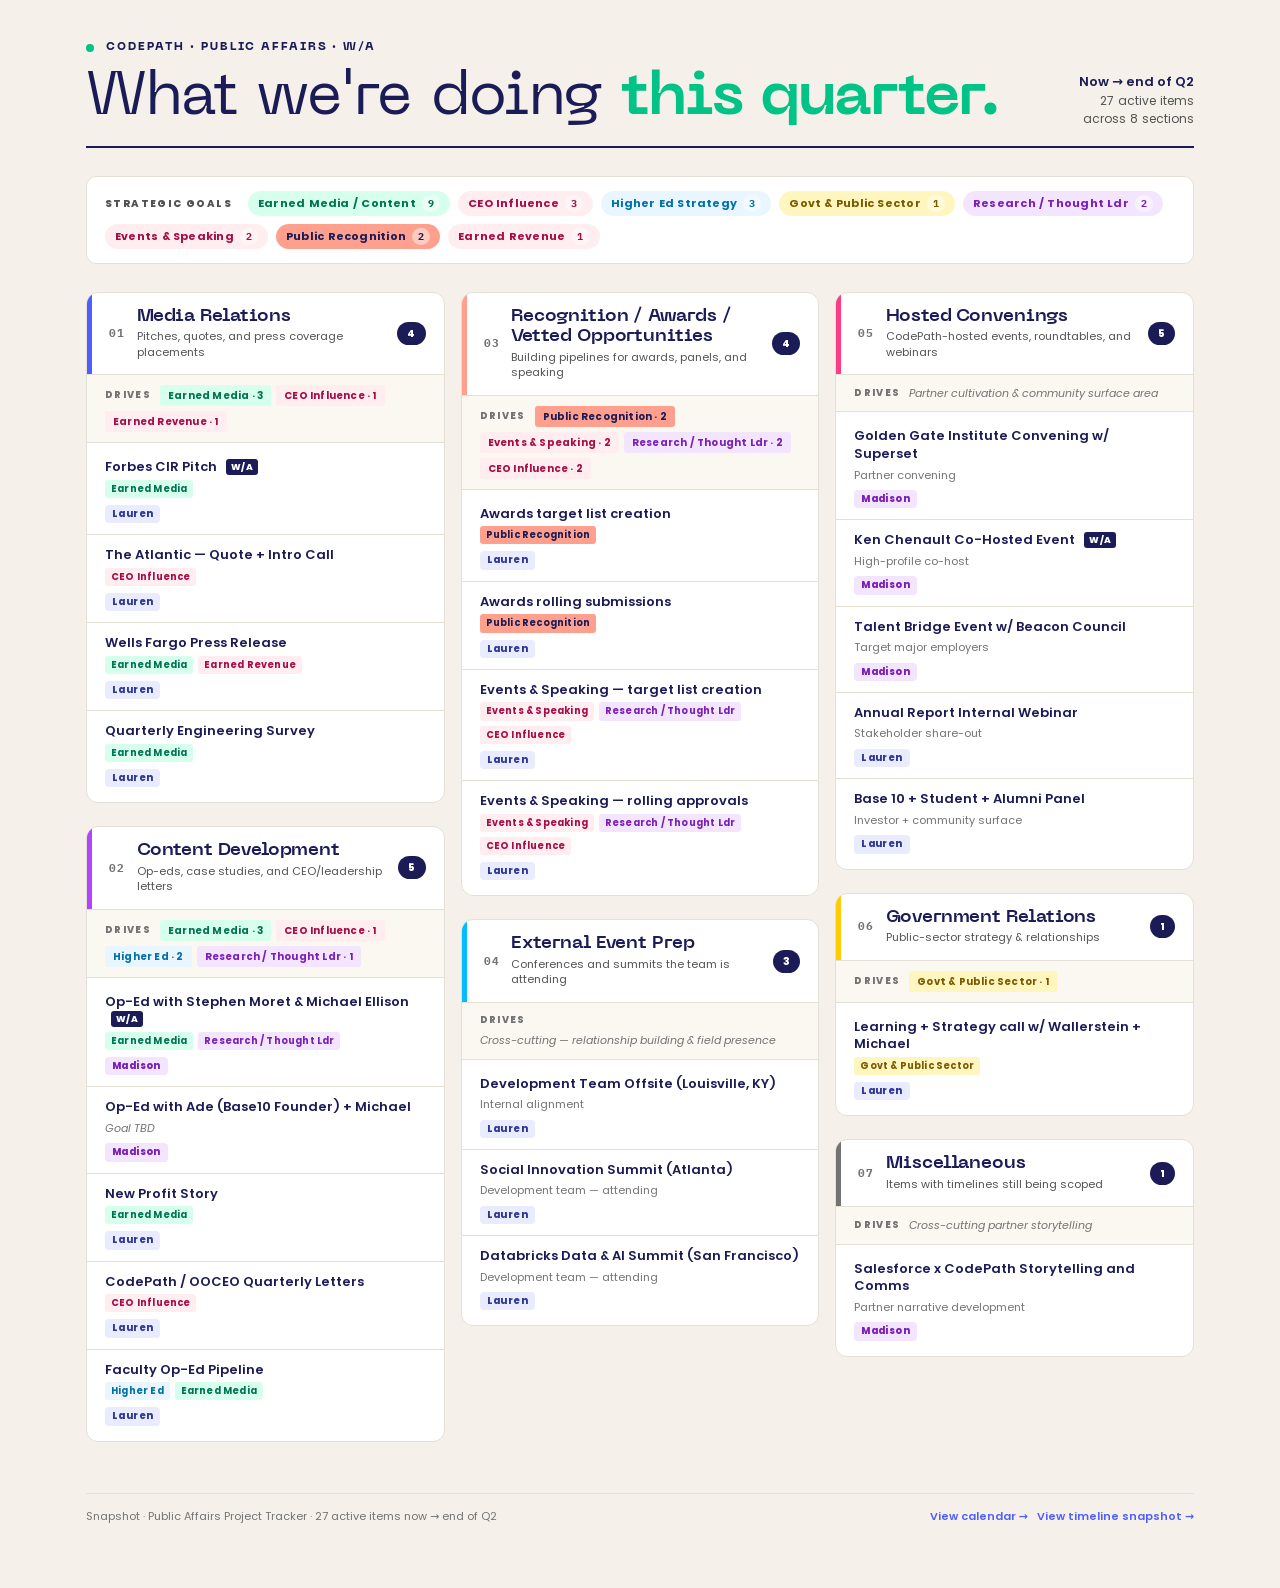
==== Q2 by Section.html @ 89f37e8a "Add files via upload Initial Upload" ====
<!doctype html>
<html lang="en">
<head>
<meta charset="utf-8">
<title>Q2 Snapshot — CodePath Public Affairs (by Section)</title>
<meta name="viewport" content="width=1200">
<link rel="stylesheet" href="tokens.v3.css">
<style>
  :root{
    --bg-page:#F5F1EA;
    --paper:#FFFFFF;
    --rule:#E5E0D6;
  }
  html, body{ background:var(--bg-page); color:var(--cp-navy); font-family:var(--font-body); }
  .doc{ max-width:1180px; margin:0 auto; padding:40px 36px 64px; }

  /* Masthead */
  .mast{ display:grid; grid-template-columns:1fr auto; align-items:end; gap:24px; border-bottom:2px solid var(--cp-navy); padding-bottom:18px; margin-bottom:28px; }
  .eyebrow{ font-family:var(--font-display); font-weight:800; font-size:11px; letter-spacing:0.18em; text-transform:uppercase; display:flex; gap:12px; align-items:center; }
  .eyebrow .dot{ width:8px; height:8px; border-radius:50%; background:var(--cp-kelly-green); }
  h1{ font-family:var(--font-display); font-weight:400; font-size:60px; line-height:0.95; letter-spacing:-0.02em; margin:14px 0 0; text-wrap:balance; }
  h1 em{ font-style:normal; font-weight:700; color:var(--cp-kelly-green); }
  .meta{ text-align:right; font-size:12px; color:var(--neutral-600); line-height:1.5; }
  .meta strong{ color:var(--cp-navy); display:block; font-size:13px; font-weight:600; }

  /* Goal legend */
  .goal-legend{ display:flex; flex-wrap:wrap; gap:8px; margin-bottom:28px; padding:14px 18px; background:var(--paper); border:1px solid var(--rule); border-radius:10px; }
  .goal-legend .lab{ font-size:10px; font-weight:800; letter-spacing:0.14em; text-transform:uppercase; color:var(--neutral-600); margin-right:8px; align-self:center; }
  .goal-chip{ font-size:11px; font-weight:700; padding:4px 10px; border-radius:999px; letter-spacing:0.02em; display:inline-flex; align-items:center; gap:6px; }
  .goal-chip .ct{ font-family:var(--font-mono); font-weight:800; font-size:10px; padding:1px 6px; border-radius:999px; background:rgba(255,255,255,0.45); }

  /* Section blocks — masonry-style grid, balanced columns */
  .grid{ column-count:3; column-gap:16px; }
  @media (max-width: 1100px){ .grid{ column-count:2; } }
  @media (max-width: 720px){ .grid{ column-count:1; } }
  .section{ background:var(--paper); border:1px solid var(--rule); border-radius:12px; margin:0 0 16px; overflow:hidden; break-inside:avoid; -webkit-column-break-inside:avoid; page-break-inside:avoid; display:inline-block; width:100%; }
  .sec-head{ display:grid; grid-template-columns:auto 1fr auto; align-items:center; gap:12px; padding:14px 18px 14px 22px; border-bottom:1px solid var(--rule); position:relative; }
  .sec-head::before{ content:''; position:absolute; left:0; top:0; bottom:0; width:5px; background:var(--accent); }
  .sec-num{ font-family:var(--font-mono); font-size:11px; font-weight:700; color:var(--neutral-500); letter-spacing:0.08em; }
  .sec-name{ font-family:var(--font-display); font-weight:700; font-size:18px; line-height:1.15; letter-spacing:-0.005em; }
  .sec-name .desc{ display:block; font-family:var(--font-body); font-size:11px; font-weight:400; color:var(--neutral-600); margin-top:2px; letter-spacing:0; line-height:1.4; }
  .sec-count{ font-size:10px; font-weight:800; background:var(--cp-navy); color:#fff; padding:4px 10px; border-radius:999px; letter-spacing:0.04em; }

  /* Goal coverage strip per section */
  .sec-goals{ display:flex; flex-wrap:wrap; gap:5px; padding:10px 18px; background:#FBF8F2; border-bottom:1px solid var(--rule); align-items:center; }
  .sec-goals .label{ font-size:9.5px; font-weight:800; letter-spacing:0.14em; text-transform:uppercase; color:var(--neutral-500); margin-right:4px; }
  .sec-goals .empty{ font-size:11px; color:var(--neutral-500); font-style:italic; }
  .gc{ font-size:10px; font-weight:700; padding:3px 8px; border-radius:3px; letter-spacing:0.02em; }

  /* Task rows */
  .tasks{ padding:4px 0; }
  .task{ display:flex; flex-direction:column; gap:5px; padding:11px 18px; }
  .task + .task{ border-top:1px solid var(--rule); }
  .task .what{ display:flex; flex-direction:column; gap:4px; min-width:0; }
  .task .name{ font-size:13px; font-weight:600; line-height:1.35; color:var(--cp-navy); }
  .task .name .wa{ font-size:9px; font-weight:800; background:var(--cp-navy); color:#fff; padding:2px 5px; border-radius:3px; letter-spacing:0.04em; margin-left:6px; vertical-align:1px; }
  .task .ctx{ display:flex; flex-wrap:wrap; gap:5px; align-items:center; font-size:11px; color:var(--neutral-600); }
  .task .ctx .goal{ font-size:9.5px; font-weight:700; padding:2px 6px; border-radius:3px; letter-spacing:0.02em; }
  .task .right{ display:flex; gap:6px; align-items:center; flex-shrink:0; margin-top:2px; }

  /* Owner chip */
  .own{ font-size:9.5px; font-weight:800; padding:2px 7px; border-radius:4px; letter-spacing:0.04em; background:#F5F5F5; color:var(--cp-navy); white-space:nowrap; align-self:flex-start; }
  .own.lauren{ background:#E9EBFF; color:#2F3899; }
  .own.madison{ background:#F4E5FF; color:#7A1FB8; }
  .own.victoria{ background:#D7FFEE; color:#00734F; }

  /* Footer */
  .foot{ margin-top:28px; padding-top:14px; border-top:1px solid var(--rule); font-size:11px; color:var(--neutral-500); display:flex; justify-content:space-between; gap:16px; }
  .foot a{ color:var(--ui-primary); text-decoration:none; font-weight:600; }

  @media print{ body{ background:#fff; } .doc{ padding:16px; } }
</style>
</head>
<body>
<div class="doc">
  <header class="mast">
    <div>
      <div class="eyebrow"><span class="dot"></span><span>CodePath · Public Affairs · W/A</span></div>
      <h1>What we're doing <em>this quarter.</em></h1>
    </div>
    <div class="meta">
      <strong>Now → end of Q2</strong>
      27 active items<br>
      across 8 sections
    </div>
  </header>

  <!-- Master goal legend -->
  <div class="goal-legend">
    <span class="lab">Strategic Goals</span>
    <span class="goal-chip" style="background:#D7FFEE; color:#00734F;">Earned Media / Content <span class="ct">9</span></span>
    <span class="goal-chip" style="background:#FFEDF0; color:#A60C46;">CEO Influence <span class="ct">3</span></span>
    <span class="goal-chip" style="background:#E9F6FF; color:#0070A8;">Higher Ed Strategy <span class="ct">3</span></span>
    <span class="goal-chip" style="background:#FFF6BF; color:#7A5A00;">Govt &amp; Public Sector <span class="ct">1</span></span>
    <span class="goal-chip" style="background:#F4E5FF; color:#7A1FB8;">Research / Thought Ldr <span class="ct">2</span></span>
    <span class="goal-chip" style="background:#FFEDF0; color:#A60C46;">Events &amp; Speaking <span class="ct">2</span></span>
    <span class="goal-chip" style="background:#FEA08D; color:#1B1C57;">Public Recognition <span class="ct">2</span></span>
    <span class="goal-chip" style="background:#FFEDF0; color:#A60C46;">Earned Revenue <span class="ct">1</span></span>
  </div>

  <div class="grid">
  <!-- Section 1: Media Relations -->
  <section class="section">
    <header class="sec-head" style="--accent:#4F5EFF;">
      <span class="sec-num">01</span>
      <div class="sec-name">Media Relations<span class="desc">Pitches, quotes, and press coverage placements</span></div>
      <span class="sec-count">4</span>
    </header>
    <div class="sec-goals">
      <span class="label">Drives</span>
      <span class="gc" style="background:#D7FFEE; color:#00734F;">Earned Media · 3</span>
      <span class="gc" style="background:#FFEDF0; color:#A60C46;">CEO Influence · 1</span>
      <span class="gc" style="background:#FFEDF0; color:#A60C46;">Earned Revenue · 1</span>
    </div>
    <div class="tasks">
      <div class="task">
        <div class="what">
          <div class="name">Forbes CIR Pitch <span class="wa">W/A</span></div>
          <div class="ctx"><span class="goal" style="background:#D7FFEE; color:#00734F;">Earned Media</span></div>
        </div>
        <div class="right"><span class="own lauren">Lauren</span></div>
      </div>
      <div class="task">
        <div class="what">
          <div class="name">The Atlantic — Quote + Intro Call</div>
          <div class="ctx"><span class="goal" style="background:#FFEDF0; color:#A60C46;">CEO Influence</span></div>
        </div>
        <div class="right"><span class="own lauren">Lauren</span></div>
      </div>
      <div class="task">
        <div class="what">
          <div class="name">Wells Fargo Press Release</div>
          <div class="ctx"><span class="goal" style="background:#D7FFEE; color:#00734F;">Earned Media</span><span class="goal" style="background:#FFEDF0; color:#A60C46;">Earned Revenue</span></div>
        </div>
        <div class="right"><span class="own lauren">Lauren</span></div>
      </div>
      <div class="task">
        <div class="what">
          <div class="name">Quarterly Engineering Survey</div>
          <div class="ctx"><span class="goal" style="background:#D7FFEE; color:#00734F;">Earned Media</span></div>
        </div>
        <div class="right"><span class="own lauren">Lauren</span></div>
      </div>
    </div>
  </section>

  <!-- Section 2: Content Development -->
  <section class="section">
    <header class="sec-head" style="--accent:#B243FF;">
      <span class="sec-num">02</span>
      <div class="sec-name">Content Development<span class="desc">Op-eds, case studies, and CEO/leadership letters</span></div>
      <span class="sec-count">5</span>
    </header>
    <div class="sec-goals">
      <span class="label">Drives</span>
      <span class="gc" style="background:#D7FFEE; color:#00734F;">Earned Media · 3</span>
      <span class="gc" style="background:#FFEDF0; color:#A60C46;">CEO Influence · 1</span>
      <span class="gc" style="background:#E9F6FF; color:#0070A8;">Higher Ed · 2</span>
      <span class="gc" style="background:#F4E5FF; color:#7A1FB8;">Research / Thought Ldr · 1</span>
    </div>
    <div class="tasks">
      <div class="task">
        <div class="what">
          <div class="name">Op-Ed with Stephen Moret &amp; Michael Ellison <span class="wa">W/A</span></div>
          <div class="ctx"><span class="goal" style="background:#D7FFEE; color:#00734F;">Earned Media</span><span class="goal" style="background:#F4E5FF; color:#7A1FB8;">Research / Thought Ldr</span></div>
        </div>
        <div class="right"><span class="own madison">Madison</span></div>
      </div>
      <div class="task">
        <div class="what">
          <div class="name">Op-Ed with Ade (Base10 Founder) + Michael</div>
          <div class="ctx"><span style="font-style:italic; color:var(--neutral-500);">Goal TBD</span></div>
        </div>
        <div class="right"><span class="own madison">Madison</span></div>
      </div>
      <div class="task">
        <div class="what">
          <div class="name">New Profit Story</div>
          <div class="ctx"><span class="goal" style="background:#D7FFEE; color:#00734F;">Earned Media</span></div>
        </div>
        <div class="right"><span class="own lauren">Lauren</span></div>
      </div>
      <div class="task">
        <div class="what">
          <div class="name">CodePath / OOCEO Quarterly Letters</div>
          <div class="ctx"><span class="goal" style="background:#FFEDF0; color:#A60C46;">CEO Influence</span></div>
        </div>
        <div class="right"><span class="own lauren">Lauren</span></div>
      </div>
      <div class="task">
        <div class="what">
          <div class="name">Faculty Op-Ed Pipeline</div>
          <div class="ctx"><span class="goal" style="background:#E9F6FF; color:#0070A8;">Higher Ed</span><span class="goal" style="background:#D7FFEE; color:#00734F;">Earned Media</span></div>
        </div>
        <div class="right"><span class="own lauren">Lauren</span></div>
      </div>
    </div>
  </section>

  <!-- Section 3: Recognition / Awards -->
  <section class="section">
    <header class="sec-head" style="--accent:#FEA08D;">
      <span class="sec-num">03</span>
      <div class="sec-name">Recognition / Awards / Vetted Opportunities<span class="desc">Building pipelines for awards, panels, and speaking</span></div>
      <span class="sec-count">4</span>
    </header>
    <div class="sec-goals">
      <span class="label">Drives</span>
      <span class="gc" style="background:#FEA08D; color:#1B1C57;">Public Recognition · 2</span>
      <span class="gc" style="background:#FFEDF0; color:#A60C46;">Events &amp; Speaking · 2</span>
      <span class="gc" style="background:#F4E5FF; color:#7A1FB8;">Research / Thought Ldr · 2</span>
      <span class="gc" style="background:#FFEDF0; color:#A60C46;">CEO Influence · 2</span>
    </div>
    <div class="tasks">
      <div class="task">
        <div class="what">
          <div class="name">Awards target list creation</div>
          <div class="ctx"><span class="goal" style="background:#FEA08D; color:#1B1C57;">Public Recognition</span></div>
        </div>
        <div class="right"><span class="own lauren">Lauren</span></div>
      </div>
      <div class="task">
        <div class="what">
          <div class="name">Awards rolling submissions</div>
          <div class="ctx"><span class="goal" style="background:#FEA08D; color:#1B1C57;">Public Recognition</span></div>
        </div>
        <div class="right"><span class="own lauren">Lauren</span></div>
      </div>
      <div class="task">
        <div class="what">
          <div class="name">Events &amp; Speaking — target list creation</div>
          <div class="ctx"><span class="goal" style="background:#FFEDF0; color:#A60C46;">Events &amp; Speaking</span><span class="goal" style="background:#F4E5FF; color:#7A1FB8;">Research / Thought Ldr</span><span class="goal" style="background:#FFEDF0; color:#A60C46;">CEO Influence</span></div>
        </div>
        <div class="right"><span class="own lauren">Lauren</span></div>
      </div>
      <div class="task">
        <div class="what">
          <div class="name">Events &amp; Speaking — rolling approvals</div>
          <div class="ctx"><span class="goal" style="background:#FFEDF0; color:#A60C46;">Events &amp; Speaking</span><span class="goal" style="background:#F4E5FF; color:#7A1FB8;">Research / Thought Ldr</span><span class="goal" style="background:#FFEDF0; color:#A60C46;">CEO Influence</span></div>
        </div>
        <div class="right"><span class="own lauren">Lauren</span></div>
      </div>
    </div>
  </section>

  <!-- Section 4: External Event Prep -->
  <section class="section">
    <header class="sec-head" style="--accent:#02BCFF;">
      <span class="sec-num">04</span>
      <div class="sec-name">External Event Prep<span class="desc">Conferences and summits the team is attending</span></div>
      <span class="sec-count">3</span>
    </header>
    <div class="sec-goals">
      <span class="label">Drives</span>
      <span class="empty">Cross-cutting — relationship building &amp; field presence</span>
    </div>
    <div class="tasks">
      <div class="task">
        <div class="what">
          <div class="name">Development Team Offsite (Louisville, KY)</div>
          <div class="ctx"><span style="color:var(--neutral-500);">Internal alignment</span></div>
        </div>
        <div class="right"><span class="own lauren">Lauren</span></div>
      </div>
      <div class="task">
        <div class="what">
          <div class="name">Social Innovation Summit (Atlanta)</div>
          <div class="ctx"><span style="color:var(--neutral-500);">Development team — attending</span></div>
        </div>
        <div class="right"><span class="own lauren">Lauren</span></div>
      </div>
      <div class="task">
        <div class="what">
          <div class="name">Databricks Data &amp; AI Summit (San Francisco)</div>
          <div class="ctx"><span style="color:var(--neutral-500);">Development team — attending</span></div>
        </div>
        <div class="right"><span class="own lauren">Lauren</span></div>
      </div>
    </div>
  </section>

  <!-- Section 5: Hosted Convenings -->
  <section class="section">
    <header class="sec-head" style="--accent:#FE3C84;">
      <span class="sec-num">05</span>
      <div class="sec-name">Hosted Convenings<span class="desc">CodePath-hosted events, roundtables, and webinars</span></div>
      <span class="sec-count">5</span>
    </header>
    <div class="sec-goals">
      <span class="label">Drives</span>
      <span class="empty">Partner cultivation &amp; community surface area</span>
    </div>
    <div class="tasks">
      <div class="task">
        <div class="what">
          <div class="name">Golden Gate Institute Convening w/ Superset</div>
          <div class="ctx"><span style="color:var(--neutral-500);">Partner convening</span></div>
        </div>
        <div class="right"><span class="own madison">Madison</span></div>
      </div>
      <div class="task">
        <div class="what">
          <div class="name">Ken Chenault Co-Hosted Event <span class="wa">W/A</span></div>
          <div class="ctx"><span style="color:var(--neutral-500);">High-profile co-host</span></div>
        </div>
        <div class="right"><span class="own madison">Madison</span></div>
      </div>
      <div class="task">
        <div class="what">
          <div class="name">Talent Bridge Event w/ Beacon Council</div>
          <div class="ctx"><span style="color:var(--neutral-500);">Target major employers</span></div>
        </div>
        <div class="right"><span class="own madison">Madison</span></div>
      </div>
      <div class="task">
        <div class="what">
          <div class="name">Annual Report Internal Webinar</div>
          <div class="ctx"><span style="color:var(--neutral-500);">Stakeholder share-out</span></div>
        </div>
        <div class="right"><span class="own lauren">Lauren</span></div>
      </div>
      <div class="task">
        <div class="what">
          <div class="name">Base 10 + Student + Alumni Panel</div>
          <div class="ctx"><span style="color:var(--neutral-500);">Investor + community surface</span></div>
        </div>
        <div class="right"><span class="own lauren">Lauren</span></div>
      </div>
    </div>
  </section>

  <!-- Section 6: Government Relations -->
  <section class="section">
    <header class="sec-head" style="--accent:#FFCB03;">
      <span class="sec-num">06</span>
      <div class="sec-name">Government Relations<span class="desc">Public-sector strategy &amp; relationships</span></div>
      <span class="sec-count">1</span>
    </header>
    <div class="sec-goals">
      <span class="label">Drives</span>
      <span class="gc" style="background:#FFF6BF; color:#7A5A00;">Govt &amp; Public Sector · 1</span>
    </div>
    <div class="tasks">
      <div class="task">
        <div class="what">
          <div class="name">Learning + Strategy call w/ Wallerstein + Michael</div>
          <div class="ctx"><span class="goal" style="background:#FFF6BF; color:#7A5A00;">Govt &amp; Public Sector</span></div>
        </div>
        <div class="right"><span class="own lauren">Lauren</span></div>
      </div>
    </div>
  </section>

  <!-- Section 7: Misc -->
  <section class="section">
    <header class="sec-head" style="--accent:#737373;">
      <span class="sec-num">07</span>
      <div class="sec-name">Miscellaneous<span class="desc">Items with timelines still being scoped</span></div>
      <span class="sec-count">1</span>
    </header>
    <div class="sec-goals">
      <span class="label">Drives</span>
      <span class="empty">Cross-cutting partner storytelling</span>
    </div>
    <div class="tasks">
      <div class="task">
        <div class="what">
          <div class="name">Salesforce x CodePath Storytelling and Comms</div>
          <div class="ctx"><span style="color:var(--neutral-500);">Partner narrative development</span></div>
        </div>
        <div class="right"><span class="own madison">Madison</span></div>
      </div>
    </div>
  </section>
  </div>

  <div class="foot">
    <span>Snapshot · Public Affairs Project Tracker · 27 active items now → end of Q2</span>
    <span><a href="Q2 Calendar.html">View calendar →</a> &nbsp; <a href="Q2 Snapshot.html">View timeline snapshot →</a></span>
  </div>
</div>
</body>
</html>
---- tokens.v3.css ----
/* =========================================================
   CodePath Design Tokens
   ---------------------------------------------------------
   One source of truth for colors, type, spacing, radii, and
   elevation. Used by marketing-site designs (brand-forward)
   AND product UI (Career Connect, Tech Role Interviewer, etc).
   ========================================================= */

/* ---------- Fonts ---------- */
@font-face {
  font-family: "PP Neue Machina";
  src: url("./fonts/PPNeueMachina-Ultralight.ttf") format("truetype");
  font-weight: 200; font-style: normal; font-display: swap;
}
@font-face {
  font-family: "PP Neue Machina";
  src: url("./fonts/PPNeueMachina-Light.ttf") format("truetype");
  font-weight: 300; font-style: normal; font-display: swap;
}
@font-face {
  font-family: "PP Neue Machina";
  src: url("./fonts/PPNeueMachina-Regular.ttf") format("truetype");
  font-weight: 400; font-style: normal; font-display: swap;
}
@font-face {
  font-family: "PP Neue Machina";
  src: url("./fonts/PPNeueMachina-Medium.ttf") format("truetype");
  font-weight: 500; font-style: normal; font-display: swap;
}
@font-face {
  font-family: "PP Neue Machina";
  src: url("./fonts/PPNeueMachina-Bold.ttf") format("truetype");
  font-weight: 700; font-style: normal; font-display: swap;
}
@font-face {
  font-family: "PP Neue Machina";
  src: url("./fonts/PPNeueMachina-Ultrabold.ttf") format("truetype");
  font-weight: 800; font-style: normal; font-display: swap;
}
@font-face {
  font-family: "PP Neue Machina";
  src: url("./fonts/PPNeueMachina-Black.ttf") format("truetype");
  font-weight: 900; font-style: normal; font-display: swap;
}

/* Space Mono — brand-guide fallback for PP Neue Machina on surfaces
   where the custom face isn't available (emails, embeds, PDF export). */
@font-face {
  font-family: "Space Mono";
  src: url("./fonts/SpaceMono-Regular.ttf") format("truetype");
  font-weight: 400; font-style: normal; font-display: swap;
}
@font-face {
  font-family: "Space Mono";
  src: url("./fonts/SpaceMono-Italic.ttf") format("truetype");
  font-weight: 400; font-style: italic; font-display: swap;
}
@font-face {
  font-family: "Space Mono";
  src: url("./fonts/SpaceMono-Bold.ttf") format("truetype");
  font-weight: 700; font-style: normal; font-display: swap;
}
@font-face {
  font-family: "Space Mono";
  src: url("./fonts/SpaceMono-BoldItalic.ttf") format("truetype");
  font-weight: 700; font-style: italic; font-display: swap;
}

/* Poppins — product UI workhorse + marketing body.
   Self-hosted from the brand's licensed font files. */
@font-face {
  font-family: "Poppins";
  src: url("./fonts/Poppins-Thin.ttf") format("truetype");
  font-weight: 100; font-style: normal; font-display: swap;
}
@font-face {
  font-family: "Poppins";
  src: url("./fonts/Poppins-ThinItalic.ttf") format("truetype");
  font-weight: 100; font-style: italic; font-display: swap;
}
@font-face {
  font-family: "Poppins";
  src: url("./fonts/Poppins-ExtraLight.ttf") format("truetype");
  font-weight: 200; font-style: normal; font-display: swap;
}
@font-face {
  font-family: "Poppins";
  src: url("./fonts/Poppins-ExtraLightItalic.ttf") format("truetype");
  font-weight: 200; font-style: italic; font-display: swap;
}
@font-face {
  font-family: "Poppins";
  src: url("./fonts/Poppins-Light.ttf") format("truetype");
  font-weight: 300; font-style: normal; font-display: swap;
}
@font-face {
  font-family: "Poppins";
  src: url("./fonts/Poppins-LightItalic.ttf") format("truetype");
  font-weight: 300; font-style: italic; font-display: swap;
}
@font-face {
  font-family: "Poppins";
  src: url("./fonts/Poppins-Regular.ttf") format("truetype");
  font-weight: 400; font-style: normal; font-display: swap;
}
@font-face {
  font-family: "Poppins";
  src: url("./fonts/Poppins-Italic.ttf") format("truetype");
  font-weight: 400; font-style: italic; font-display: swap;
}
@font-face {
  font-family: "Poppins";
  src: url("./fonts/Poppins-Medium.ttf") format("truetype");
  font-weight: 500; font-style: normal; font-display: swap;
}
@font-face {
  font-family: "Poppins";
  src: url("./fonts/Poppins-MediumItalic.ttf") format("truetype");
  font-weight: 500; font-style: italic; font-display: swap;
}
@font-face {
  font-family: "Poppins";
  src: url("./fonts/Poppins-SemiBold.ttf") format("truetype");
  font-weight: 600; font-style: normal; font-display: swap;
}
@font-face {
  font-family: "Poppins";
  src: url("./fonts/Poppins-SemiBoldItalic.ttf") format("truetype");
  font-weight: 600; font-style: italic; font-display: swap;
}
@font-face {
  font-family: "Poppins";
  src: url("./fonts/Poppins-Bold.ttf") format("truetype");
  font-weight: 700; font-style: normal; font-display: swap;
}
@font-face {
  font-family: "Poppins";
  src: url("./fonts/Poppins-BoldItalic.ttf") format("truetype");
  font-weight: 700; font-style: italic; font-display: swap;
}
@font-face {
  font-family: "Poppins";
  src: url("./fonts/Poppins-ExtraBold.ttf") format("truetype");
  font-weight: 800; font-style: normal; font-display: swap;
}
@font-face {
  font-family: "Poppins";
  src: url("./fonts/Poppins-ExtraBoldItalic.ttf") format("truetype");
  font-weight: 800; font-style: italic; font-display: swap;
}
@font-face {
  font-family: "Poppins";
  src: url("./fonts/Poppins-Black.ttf") format("truetype");
  font-weight: 900; font-style: normal; font-display: swap;
}
@font-face {
  font-family: "Poppins";
  src: url("./fonts/Poppins-BlackItalic.ttf") format("truetype");
  font-weight: 900; font-style: italic; font-display: swap;
}

/* IBM Plex Mono — product UI code/monospace.
   Self-hosted from the brand's licensed font files. */
@font-face {
  font-family: "IBM Plex Mono";
  src: url("./fonts/IBMPlexMono-Thin.ttf") format("truetype");
  font-weight: 100; font-style: normal; font-display: swap;
}
@font-face {
  font-family: "IBM Plex Mono";
  src: url("./fonts/IBMPlexMono-ThinItalic.ttf") format("truetype");
  font-weight: 100; font-style: italic; font-display: swap;
}
@font-face {
  font-family: "IBM Plex Mono";
  src: url("./fonts/IBMPlexMono-ExtraLight.ttf") format("truetype");
  font-weight: 200; font-style: normal; font-display: swap;
}
@font-face {
  font-family: "IBM Plex Mono";
  src: url("./fonts/IBMPlexMono-ExtraLightItalic.ttf") format("truetype");
  font-weight: 200; font-style: italic; font-display: swap;
}
@font-face {
  font-family: "IBM Plex Mono";
  src: url("./fonts/IBMPlexMono-Light.ttf") format("truetype");
  font-weight: 300; font-style: normal; font-display: swap;
}
@font-face {
  font-family: "IBM Plex Mono";
  src: url("./fonts/IBMPlexMono-LightItalic.ttf") format("truetype");
  font-weight: 300; font-style: italic; font-display: swap;
}
@font-face {
  font-family: "IBM Plex Mono";
  src: url("./fonts/IBMPlexMono-Regular.ttf") format("truetype");
  font-weight: 400; font-style: normal; font-display: swap;
}
@font-face {
  font-family: "IBM Plex Mono";
  src: url("./fonts/IBMPlexMono-Italic.ttf") format("truetype");
  font-weight: 400; font-style: italic; font-display: swap;
}
@font-face {
  font-family: "IBM Plex Mono";
  src: url("./fonts/IBMPlexMono-Medium.ttf") format("truetype");
  font-weight: 500; font-style: normal; font-display: swap;
}
@font-face {
  font-family: "IBM Plex Mono";
  src: url("./fonts/IBMPlexMono-MediumItalic.ttf") format("truetype");
  font-weight: 500; font-style: italic; font-display: swap;
}
@font-face {
  font-family: "IBM Plex Mono";
  src: url("./fonts/IBMPlexMono-SemiBold.ttf") format("truetype");
  font-weight: 600; font-style: normal; font-display: swap;
}
@font-face {
  font-family: "IBM Plex Mono";
  src: url("./fonts/IBMPlexMono-SemiBoldItalic.ttf") format("truetype");
  font-weight: 600; font-style: italic; font-display: swap;
}
@font-face {
  font-family: "IBM Plex Mono";
  src: url("./fonts/IBMPlexMono-Bold.ttf") format("truetype");
  font-weight: 700; font-style: normal; font-display: swap;
}
@font-face {
  font-family: "IBM Plex Mono";
  src: url("./fonts/IBMPlexMono-BoldItalic.ttf") format("truetype");
  font-weight: 700; font-style: italic; font-display: swap;
}

:root {
  /* ==========================================================
     CORE BRAND COLORS  (from brand guide)
     These anchor identity. Green carries the mark and CTAs on
     marketing surfaces. Navy is the dominant text + surface
     ink on both marketing and product. White carries proportion.
     ========================================================== */
  --cp-white:            #FFFFFF;
  --cp-black:            #000000;          /* strokes, borders */
  --cp-kelly-green:      #00C385;          /* primary brand — logo + CTAs on marketing */
  --cp-navy:             #1B1C57;          /* dominant ink */
  --cp-medium-navy:      #062F54;          /* secondary navy from the guide */

  /* ==========================================================
     SECONDARY PALETTE  (from brand guide)
     Use for supportive materials, illustration backdrops,
     event pages, swag. Each family has a mid + tint + wash.
     ========================================================== */
  --cp-kelly-green-2:    #00C384;
  --cp-lime:             #93FCAC;
  --cp-mint:             #D7FFEE;

  --cp-dark-violet:      #B243FF;
  --cp-violet:           #FB7DFF;
  --cp-primrose:         #FFEEFF;

  --cp-periwinkle:       #4F5EFF;  /* brand-guide says CTA on email/web */
  --cp-capri-blue:       #02BCFF;
  --cp-sky-blue:         #E9F6FF;

  --cp-hot-pink:         #FE3C84;
  --cp-coral:            #FEA08D;
  --cp-pale-peach:       #FFEDF0;

  --cp-mandarin:         #FE6901;
  --cp-lemon:            #FFCB03;
  --cp-buttermilk:       #FFF6BF;

  /* ==========================================================
     PRODUCT UI PALETTE  (from Career Connect Figma)
     The product surfaces use a tighter subset. Periwinkle is
     THE interactive color in-product; Navy is body text;
     Sky Blue is hover/selection wash.
     ========================================================== */
  --ui-bg:               #FFFFFF;
  --ui-surface:          #F9F9F9;         /* card surface */
  --ui-surface-muted:    #FAFAFA;

  --ui-text:             #1B1C57;         /* = cp-navy */
  --ui-text-subtle:      #737373;         /* secondary text */
  --ui-text-placeholder: #737373;

  --ui-border:           #D5D5D5;         /* default input/card border */
  --ui-border-strong:    #1B1C57;         /* emphasized border */
  --ui-divider:          #E5E5E5;

  --ui-primary:          #4F5EFF;         /* periwinkle — buttons, links */
  --ui-primary-hover:    #3B3DBD;
  --ui-primary-pressed:  #2F3899;
  --ui-primary-soft:     #E9F6FF;         /* hover wash, secondary btn fill */
  --ui-primary-softer:   #C0C6FF;

  --ui-focus-ring:       rgba(79,94,255,0.35);

  /* Semantic (product UI) */
  --ui-success:          #22A900;
  --ui-success-soft:     #D2FFD1;
  --ui-warning:          #D9A600;
  --ui-warning-soft:     #FFFCEB;
  --ui-error:            #AF1E1E;
  --ui-error-strong:     #C00000;
  --ui-error-soft:       #FDECEC;
  --ui-info:             #4F5EFF;
  --ui-info-soft:        #E9F6FF;

  /* Neutral ramp (product UI grays) */
  --neutral-0:   #FFFFFF;
  --neutral-50:  #FAFAFA;
  --neutral-100: #F5F5F5;
  --neutral-200: #E5E5E5;
  --neutral-300: #D5D5D5;
  --neutral-400: #B8B8B8;
  --neutral-500: #737373;
  --neutral-600: #525252;
  --neutral-700: #404040;
  --neutral-800: #262626;
  --neutral-900: #171717;

  /* ==========================================================
     TYPOGRAPHY
     Marketing uses PP Neue Machina for display + Poppins for
     body. Product UI is Poppins throughout, with IBM Plex Mono
     for code/monospace moments.
     ========================================================== */
  --font-display: "PP Neue Machina", "Space Mono", ui-monospace, monospace;
  --font-body:    "Poppins", system-ui, -apple-system, "Segoe UI", sans-serif;
  --font-mono:    "IBM Plex Mono", ui-monospace, "SF Mono", Menlo, monospace;

  /* Marketing type scale (hero → caption) */
  --text-eyebrow:   0.75rem;    /* 12px, tracked, all caps, Ultrabold */
  --text-caption:   0.8125rem;  /* 13px */
  --text-body-sm:   0.875rem;   /* 14px */
  --text-body:      1rem;       /* 16px */
  --text-body-lg:   1.125rem;   /* 18px */
  --text-h6:        1.25rem;    /* 20px */
  --text-h5:        1.5rem;     /* 24px */
  --text-h4:        2rem;       /* 32px */
  --text-h3:        2.75rem;    /* 44px */
  --text-h2:        3.5rem;     /* 56px */
  --text-h1:        4.5rem;     /* 72px hero */

  /* Product UI type scale (denser, smaller defaults) */
  --ui-text-xs:   0.6875rem;  /* 11px — tag labels */
  --ui-text-sm:   0.75rem;    /* 12px — button, tiny labels */
  --ui-text-md:   0.8125rem;  /* 13px — body default in product */
  --ui-text-lg:   1rem;       /* 16px — emphasized */
  --ui-text-xl:   1.25rem;    /* 20px — H3 */
  --ui-text-2xl:  1.5rem;     /* 24px — H2 */
  --ui-text-3xl:  2rem;       /* 32px — H1 */

  /* ==========================================================
     SPACING   (4-unit base; marketing breathes, UI is dense)
     ========================================================== */
  --space-0:  0;
  --space-1:  4px;
  --space-2:  8px;
  --space-3:  12px;
  --space-4:  16px;
  --space-5:  20px;
  --space-6:  24px;
  --space-7:  32px;
  --space-8:  40px;
  --space-9:  48px;
  --space-10: 64px;
  --space-11: 80px;
  --space-12: 96px;
  --space-13: 128px;
  --space-14: 160px;

  /* ==========================================================
     RADII   (small on product UI per Figma; medium on cards)
     ========================================================== */
  --radius-0: 0;
  --radius-1: 2px;   /* checkbox */
  --radius-2: 4px;   /* buttons, inputs */
  --radius-3: 8px;   /* cards, containers */
  --radius-4: 12px;
  --radius-5: 16px;
  --radius-pill: 999px;
  --radius-circle: 50%;

  /* ==========================================================
     ELEVATION  (subtle — CodePath product surfaces are flat)
     ========================================================== */
  --shadow-0: none;
  --shadow-1: 0 1px 2px 0 rgba(0,0,0,0.05);
  --shadow-2: 0 2px 2px 0 rgba(115,115,115,0.1);
  --shadow-3: 0 4px 12px 0 rgba(27,28,87,0.08);
  --shadow-4: 0 12px 32px 0 rgba(27,28,87,0.12);
  --shadow-focus: 0 0 0 3px var(--ui-focus-ring);

  /* ==========================================================
     MOTION
     ========================================================== */
  --ease-standard: cubic-bezier(0.2, 0, 0, 1);
  --ease-emphasized: cubic-bezier(0.3, 0, 0, 1);
  --dur-fast:   120ms;
  --dur-base:   200ms;
  --dur-slow:   320ms;

  /* ==========================================================
     LAYOUT
     ========================================================== */
  --container-max:   1200px;
  --container-narrow: 848px;    /* content column from Mockups */
  --container-wide:  1440px;
  --gutter:          24px;
}

/* ==========================================================
   BASE RESETS + PAGE DEFAULTS
   ========================================================== */
*, *::before, *::after { box-sizing: border-box; }
html, body { margin: 0; padding: 0; }
body {
  font-family: var(--font-body);
  font-size: var(--text-body);
  line-height: 1.5;
  color: var(--ui-text);
  background: var(--ui-bg);
  -webkit-font-smoothing: antialiased;
  text-rendering: optimizeLegibility;
}

/* ==========================================================
   TYPE CLASSES — marketing
   ========================================================== */
.cp-eyebrow {
  font-family: var(--font-display);
  font-weight: 800;
  font-size: var(--text-eyebrow);
  letter-spacing: 0.14em;
  text-transform: uppercase;
  line-height: 1;
  color: var(--cp-navy);
}
.cp-hero {
  font-family: var(--font-display);
  font-weight: 400;
  font-size: var(--text-h1);
  line-height: 1.05;
  letter-spacing: -0.02em;
  color: var(--cp-navy);
  text-wrap: balance;
}
.cp-h2 { font-family: var(--font-display); font-weight: 400; font-size: var(--text-h2); line-height: 1.08; letter-spacing: -0.01em; color: var(--cp-navy); text-wrap: balance; }
.cp-h3 { font-family: var(--font-display); font-weight: 400; font-size: var(--text-h3); line-height: 1.1;  letter-spacing: -0.01em; color: var(--cp-navy); text-wrap: balance; }
.cp-h4 { font-family: var(--font-display); font-weight: 500; font-size: var(--text-h4); line-height: 1.15; color: var(--cp-navy); }
.cp-h5 { font-family: var(--font-body);    font-weight: 600; font-size: var(--text-h5); line-height: 1.2;  color: var(--cp-navy); }
.cp-h6 { font-family: var(--font-body);    font-weight: 600; font-size: var(--text-h6); line-height: 1.3;  color: var(--cp-navy); }
.cp-body-lg { font-size: var(--text-body-lg); line-height: 1.55; color: var(--cp-navy); text-wrap: pretty; }
.cp-body    { font-size: var(--text-body);    line-height: 1.55; color: var(--cp-navy); text-wrap: pretty; }
.cp-body-sm { font-size: var(--text-body-sm); line-height: 1.5;  color: var(--cp-navy); }
.cp-caption { font-size: var(--text-caption); line-height: 1.4;  color: var(--neutral-500); }

/* ==========================================================
   TYPE CLASSES — product UI
   ========================================================== */
.ui-h1     { font-family: var(--font-body); font-weight: 700; font-size: var(--ui-text-3xl); line-height: 1.2;  color: var(--ui-text); letter-spacing: -0.01em; }
.ui-h2     { font-family: var(--font-body); font-weight: 700; font-size: var(--ui-text-2xl); line-height: 1.25; color: var(--ui-text); }
.ui-h3     { font-family: var(--font-body); font-weight: 700; font-size: var(--ui-text-xl);  line-height: 1.3;  color: var(--ui-text); }
.ui-h4     { font-family: var(--font-body); font-weight: 700; font-size: var(--ui-text-lg);  line-height: 1.35; color: var(--ui-text); }
.ui-table-header { font-family: var(--font-body); font-weight: 700; font-size: var(--ui-text-md); line-height: 1; text-transform: uppercase; letter-spacing: 0.06em; color: var(--ui-text); }
.ui-body   { font-family: var(--font-body); font-size: var(--ui-text-md); line-height: 1.5;  color: var(--ui-text); }
.ui-body-sm{ font-family: var(--font-body); font-size: var(--ui-text-sm); line-height: 1.5;  color: var(--ui-text); }
.ui-caption{ font-family: var(--font-body); font-size: var(--ui-text-xs); line-height: 1.4;  color: var(--ui-text-subtle); }
.ui-mono   { font-family: var(--font-mono); font-size: var(--ui-text-md); line-height: 1.4;  color: var(--ui-text); }
.ui-deprecated { text-decoration: line-through; color: var(--ui-text-subtle); }

/* Link treatments */
.ui-link {
  color: var(--ui-primary);
  text-decoration: underline;
  text-underline-offset: 2px;
  font-weight: 500;
}
.ui-link:hover  { color: var(--ui-primary-hover); }
.ui-link:active { color: var(--ui-primary-pressed); }
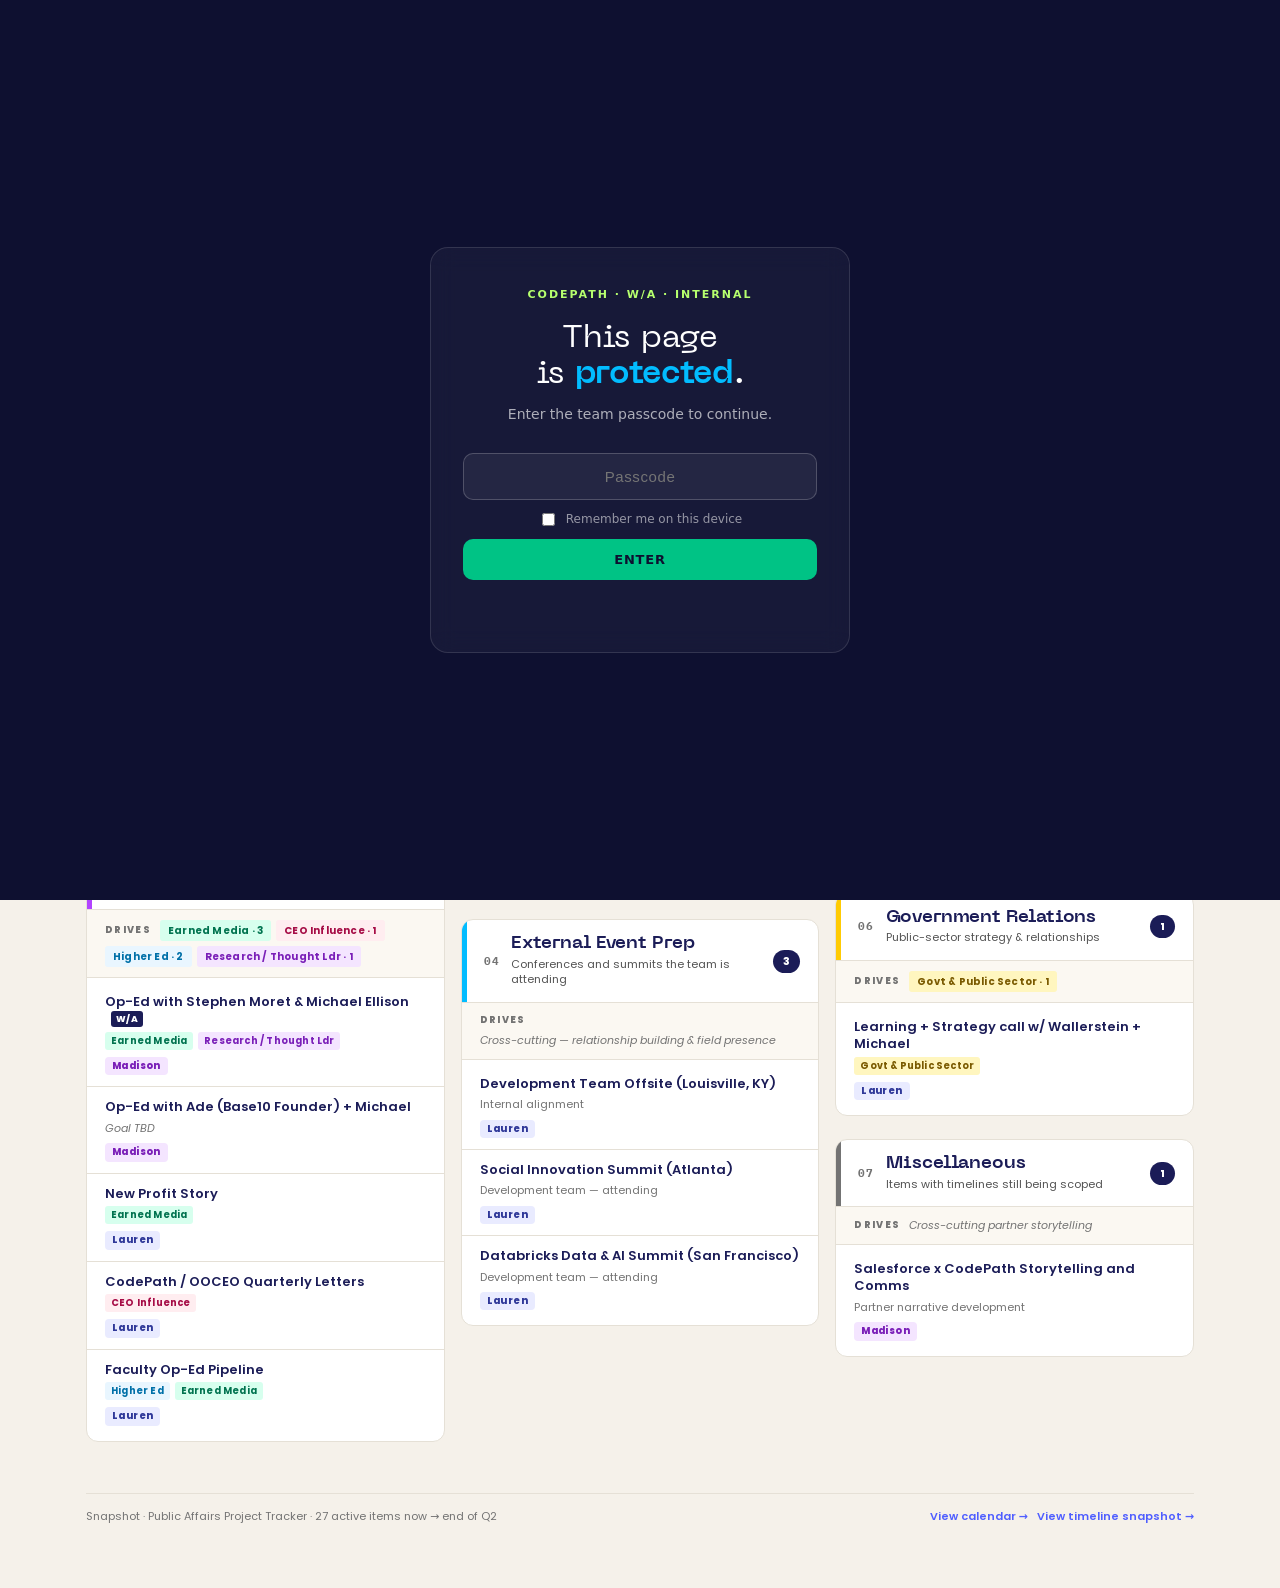
==== commit 69582f51: "Add files via upload V2" ====
--- a/Q2 by Section.html
+++ b/Q2 by Section.html
@@ -5,6 +5,7 @@
 <title>Q2 Snapshot — CodePath Public Affairs (by Section)</title>
 <meta name="viewport" content="width=1200">
 <link rel="stylesheet" href="tokens.v3.css">
+<script src="gate.js"></script>
 <style>
   :root{
     --bg-page:#F5F1EA;
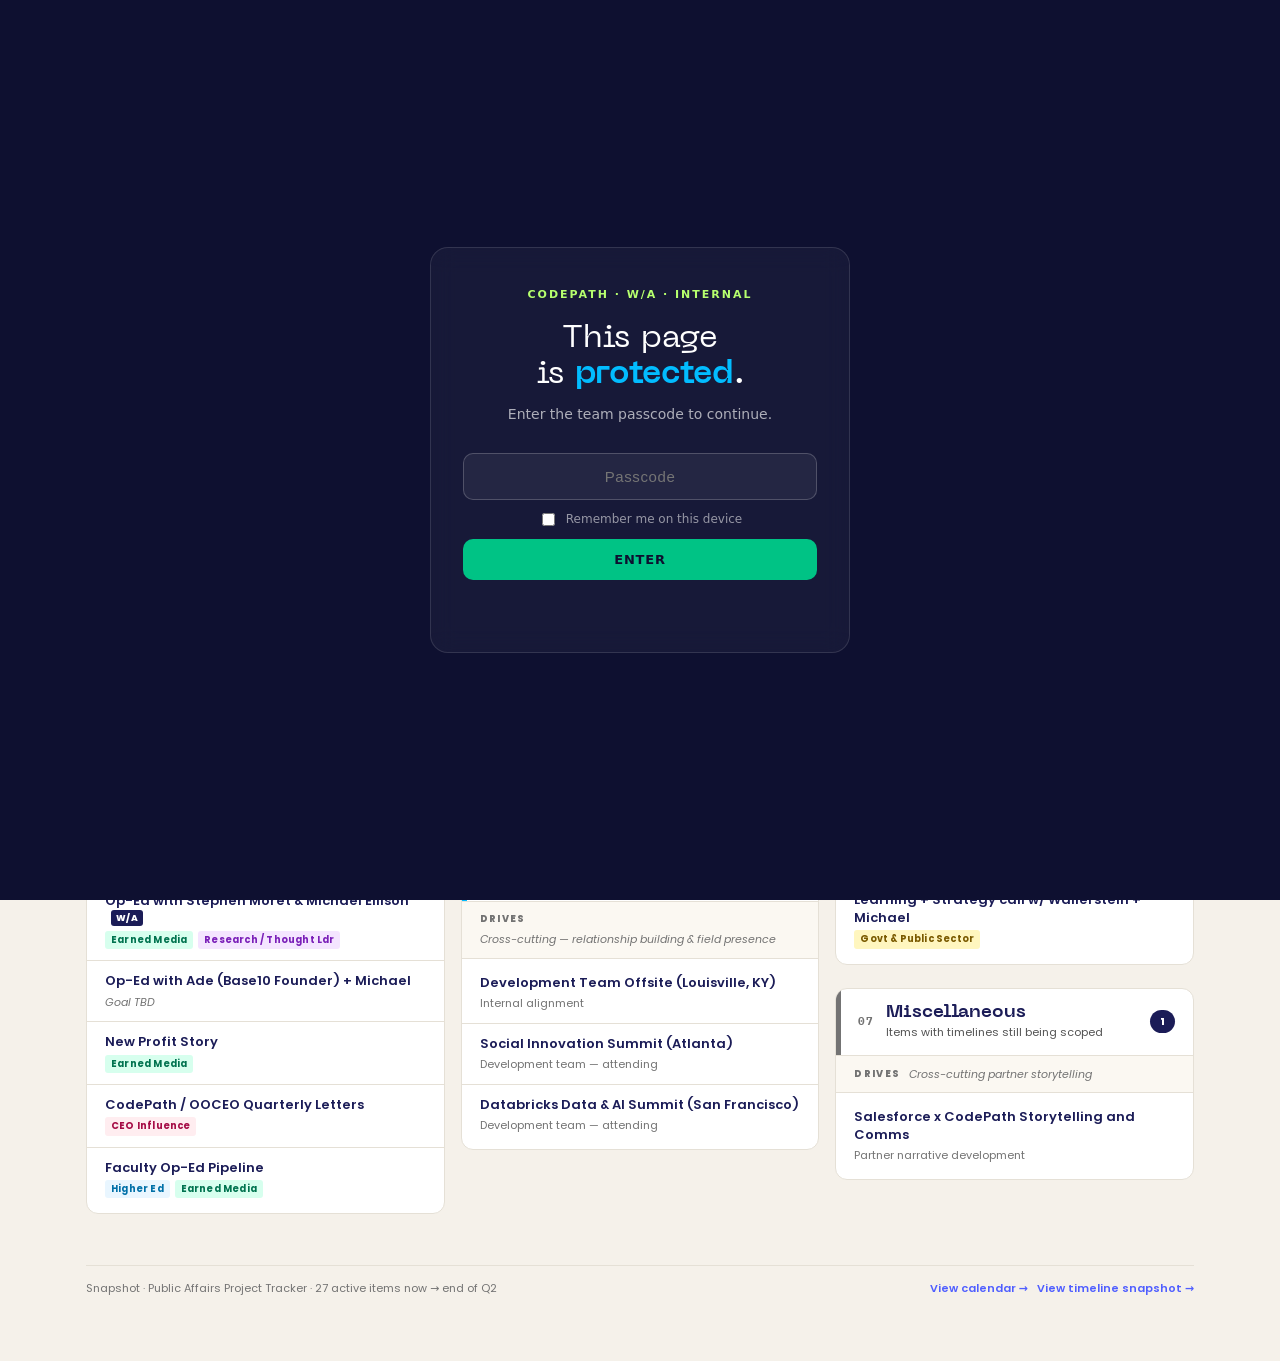
==== commit d677ad42: "Add files via upload" ====
--- a/Q2 by Section.html
+++ b/Q2 by Section.html
@@ -59,11 +59,8 @@
   .task .ctx .goal{ font-size:9.5px; font-weight:700; padding:2px 6px; border-radius:3px; letter-spacing:0.02em; }
   .task .right{ display:flex; gap:6px; align-items:center; flex-shrink:0; margin-top:2px; }
 
-  /* Owner chip */
-  .own{ font-size:9.5px; font-weight:800; padding:2px 7px; border-radius:4px; letter-spacing:0.04em; background:#F5F5F5; color:var(--cp-navy); white-space:nowrap; align-self:flex-start; }
-  .own.lauren{ background:#E9EBFF; color:#2F3899; }
-  .own.madison{ background:#F4E5FF; color:#7A1FB8; }
-  .own.victoria{ background:#D7FFEE; color:#00734F; }
+  /* Owner chip — hidden */
+  .own, .task .right{ display:none !important; }
 
   /* Footer */
   .foot{ margin-top:28px; padding-top:14px; border-top:1px solid var(--rule); font-size:11px; color:var(--neutral-500); display:flex; justify-content:space-between; gap:16px; }
@@ -119,28 +116,24 @@
           <div class="name">Forbes CIR Pitch <span class="wa">W/A</span></div>
           <div class="ctx"><span class="goal" style="background:#D7FFEE; color:#00734F;">Earned Media</span></div>
         </div>
-        <div class="right"><span class="own lauren">Lauren</span></div>
       </div>
       <div class="task">
         <div class="what">
           <div class="name">The Atlantic — Quote + Intro Call</div>
           <div class="ctx"><span class="goal" style="background:#FFEDF0; color:#A60C46;">CEO Influence</span></div>
         </div>
-        <div class="right"><span class="own lauren">Lauren</span></div>
       </div>
       <div class="task">
         <div class="what">
           <div class="name">Wells Fargo Press Release</div>
           <div class="ctx"><span class="goal" style="background:#D7FFEE; color:#00734F;">Earned Media</span><span class="goal" style="background:#FFEDF0; color:#A60C46;">Earned Revenue</span></div>
         </div>
-        <div class="right"><span class="own lauren">Lauren</span></div>
       </div>
       <div class="task">
         <div class="what">
           <div class="name">Quarterly Engineering Survey</div>
           <div class="ctx"><span class="goal" style="background:#D7FFEE; color:#00734F;">Earned Media</span></div>
         </div>
-        <div class="right"><span class="own lauren">Lauren</span></div>
       </div>
     </div>
   </section>
@@ -165,35 +158,30 @@
           <div class="name">Op-Ed with Stephen Moret &amp; Michael Ellison <span class="wa">W/A</span></div>
           <div class="ctx"><span class="goal" style="background:#D7FFEE; color:#00734F;">Earned Media</span><span class="goal" style="background:#F4E5FF; color:#7A1FB8;">Research / Thought Ldr</span></div>
         </div>
-        <div class="right"><span class="own madison">Madison</span></div>
       </div>
       <div class="task">
         <div class="what">
           <div class="name">Op-Ed with Ade (Base10 Founder) + Michael</div>
           <div class="ctx"><span style="font-style:italic; color:var(--neutral-500);">Goal TBD</span></div>
         </div>
-        <div class="right"><span class="own madison">Madison</span></div>
       </div>
       <div class="task">
         <div class="what">
           <div class="name">New Profit Story</div>
           <div class="ctx"><span class="goal" style="background:#D7FFEE; color:#00734F;">Earned Media</span></div>
         </div>
-        <div class="right"><span class="own lauren">Lauren</span></div>
       </div>
       <div class="task">
         <div class="what">
           <div class="name">CodePath / OOCEO Quarterly Letters</div>
           <div class="ctx"><span class="goal" style="background:#FFEDF0; color:#A60C46;">CEO Influence</span></div>
         </div>
-        <div class="right"><span class="own lauren">Lauren</span></div>
       </div>
       <div class="task">
         <div class="what">
           <div class="name">Faculty Op-Ed Pipeline</div>
           <div class="ctx"><span class="goal" style="background:#E9F6FF; color:#0070A8;">Higher Ed</span><span class="goal" style="background:#D7FFEE; color:#00734F;">Earned Media</span></div>
         </div>
-        <div class="right"><span class="own lauren">Lauren</span></div>
       </div>
     </div>
   </section>
@@ -218,28 +206,24 @@
           <div class="name">Awards target list creation</div>
           <div class="ctx"><span class="goal" style="background:#FEA08D; color:#1B1C57;">Public Recognition</span></div>
         </div>
-        <div class="right"><span class="own lauren">Lauren</span></div>
       </div>
       <div class="task">
         <div class="what">
           <div class="name">Awards rolling submissions</div>
           <div class="ctx"><span class="goal" style="background:#FEA08D; color:#1B1C57;">Public Recognition</span></div>
         </div>
-        <div class="right"><span class="own lauren">Lauren</span></div>
       </div>
       <div class="task">
         <div class="what">
           <div class="name">Events &amp; Speaking — target list creation</div>
           <div class="ctx"><span class="goal" style="background:#FFEDF0; color:#A60C46;">Events &amp; Speaking</span><span class="goal" style="background:#F4E5FF; color:#7A1FB8;">Research / Thought Ldr</span><span class="goal" style="background:#FFEDF0; color:#A60C46;">CEO Influence</span></div>
         </div>
-        <div class="right"><span class="own lauren">Lauren</span></div>
       </div>
       <div class="task">
         <div class="what">
           <div class="name">Events &amp; Speaking — rolling approvals</div>
           <div class="ctx"><span class="goal" style="background:#FFEDF0; color:#A60C46;">Events &amp; Speaking</span><span class="goal" style="background:#F4E5FF; color:#7A1FB8;">Research / Thought Ldr</span><span class="goal" style="background:#FFEDF0; color:#A60C46;">CEO Influence</span></div>
         </div>
-        <div class="right"><span class="own lauren">Lauren</span></div>
       </div>
     </div>
   </section>
@@ -261,21 +245,18 @@
           <div class="name">Development Team Offsite (Louisville, KY)</div>
           <div class="ctx"><span style="color:var(--neutral-500);">Internal alignment</span></div>
         </div>
-        <div class="right"><span class="own lauren">Lauren</span></div>
       </div>
       <div class="task">
         <div class="what">
           <div class="name">Social Innovation Summit (Atlanta)</div>
           <div class="ctx"><span style="color:var(--neutral-500);">Development team — attending</span></div>
         </div>
-        <div class="right"><span class="own lauren">Lauren</span></div>
       </div>
       <div class="task">
         <div class="what">
           <div class="name">Databricks Data &amp; AI Summit (San Francisco)</div>
           <div class="ctx"><span style="color:var(--neutral-500);">Development team — attending</span></div>
         </div>
-        <div class="right"><span class="own lauren">Lauren</span></div>
       </div>
     </div>
   </section>
@@ -297,35 +278,30 @@
           <div class="name">Golden Gate Institute Convening w/ Superset</div>
           <div class="ctx"><span style="color:var(--neutral-500);">Partner convening</span></div>
         </div>
-        <div class="right"><span class="own madison">Madison</span></div>
       </div>
       <div class="task">
         <div class="what">
           <div class="name">Ken Chenault Co-Hosted Event <span class="wa">W/A</span></div>
           <div class="ctx"><span style="color:var(--neutral-500);">High-profile co-host</span></div>
         </div>
-        <div class="right"><span class="own madison">Madison</span></div>
       </div>
       <div class="task">
         <div class="what">
           <div class="name">Talent Bridge Event w/ Beacon Council</div>
           <div class="ctx"><span style="color:var(--neutral-500);">Target major employers</span></div>
         </div>
-        <div class="right"><span class="own madison">Madison</span></div>
       </div>
       <div class="task">
         <div class="what">
           <div class="name">Annual Report Internal Webinar</div>
           <div class="ctx"><span style="color:var(--neutral-500);">Stakeholder share-out</span></div>
         </div>
-        <div class="right"><span class="own lauren">Lauren</span></div>
       </div>
       <div class="task">
         <div class="what">
           <div class="name">Base 10 + Student + Alumni Panel</div>
           <div class="ctx"><span style="color:var(--neutral-500);">Investor + community surface</span></div>
         </div>
-        <div class="right"><span class="own lauren">Lauren</span></div>
       </div>
     </div>
   </section>
@@ -347,7 +323,6 @@
           <div class="name">Learning + Strategy call w/ Wallerstein + Michael</div>
           <div class="ctx"><span class="goal" style="background:#FFF6BF; color:#7A5A00;">Govt &amp; Public Sector</span></div>
         </div>
-        <div class="right"><span class="own lauren">Lauren</span></div>
       </div>
     </div>
   </section>
@@ -369,7 +344,6 @@
           <div class="name">Salesforce x CodePath Storytelling and Comms</div>
           <div class="ctx"><span style="color:var(--neutral-500);">Partner narrative development</span></div>
         </div>
-        <div class="right"><span class="own madison">Madison</span></div>
       </div>
     </div>
   </section>
